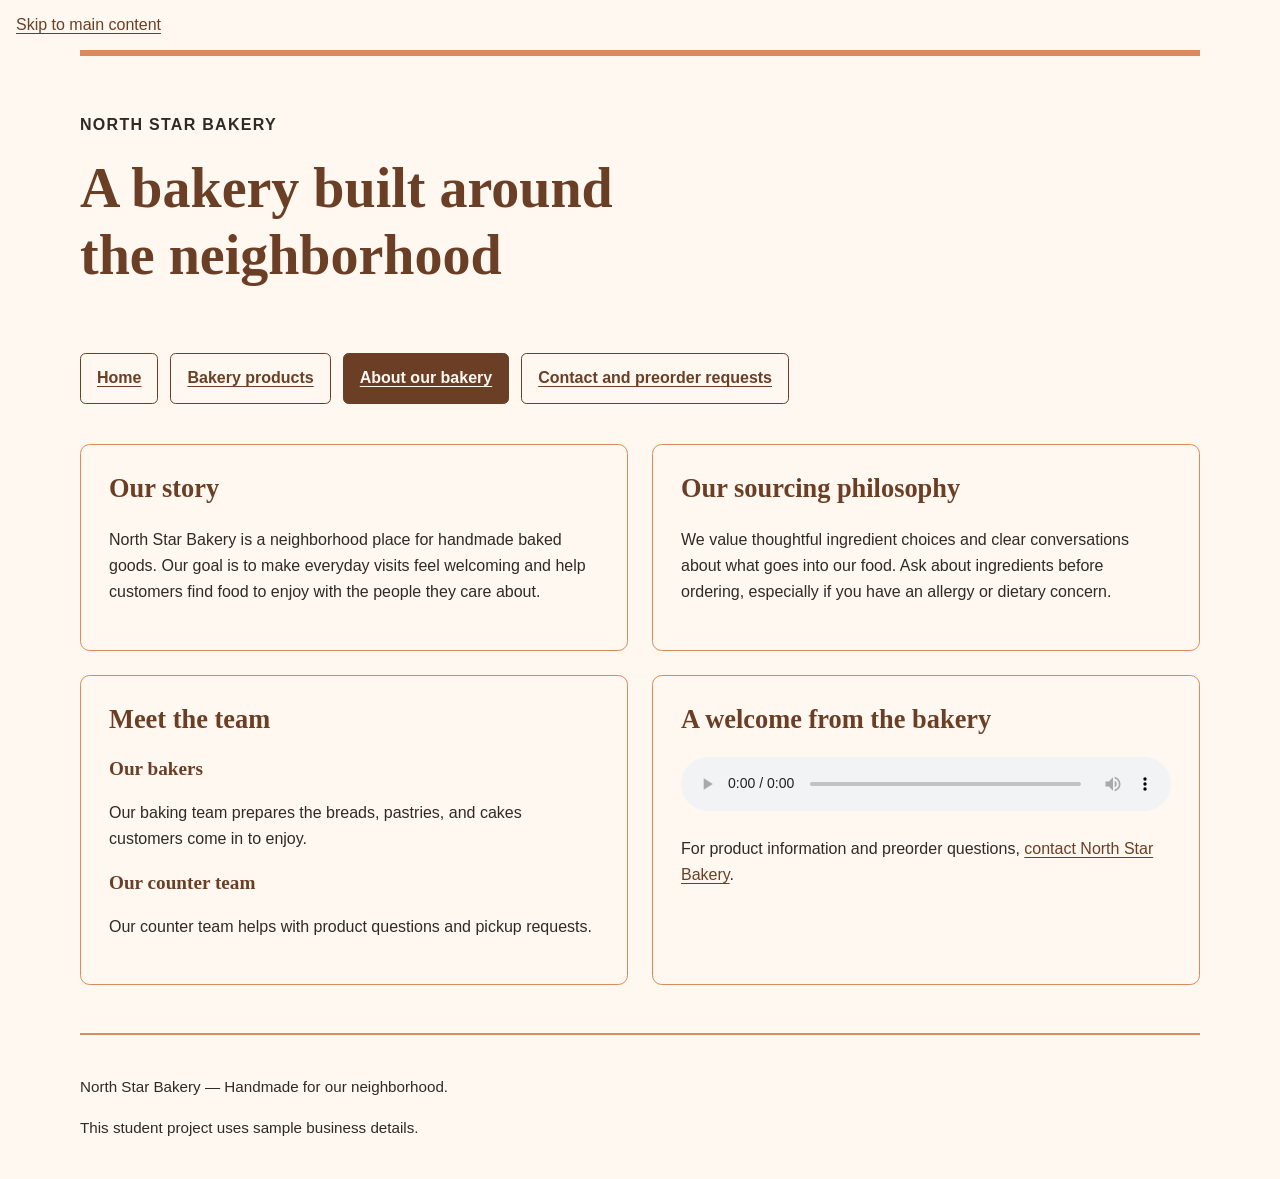
==== about.html @ fcb463dc "Add files via upload" ====
<!DOCTYPE html>
<html lang="en">
<head>
  <meta charset="UTF-8">
  <meta name="viewport" content="width=device-width, initial-scale=1.0">
  <title>About | North Star Bakery</title>
  <link rel="stylesheet" href="styles.css">
  <script src="script.js" defer></script>
</head>
<body>
  <a class="skip-link" href="#main-content">Skip to main content</a>
  <header>
    <p>North Star Bakery</p>
    <h1>A bakery built around the neighborhood</h1>
  </header>
  <nav aria-label="Main navigation">
    <ul>
      <li><a href="index.html">Home</a></li>
      <li><a href="products.html">Bakery products</a></li>
      <li><a href="about.html" aria-current="page">About our bakery</a></li>
      <li><a href="contact.html">Contact and preorder requests</a></li>
    </ul>
  </nav>
  <main id="main-content">
    <section>
      <h2>Our story</h2>
      <p>North Star Bakery is a neighborhood place for handmade baked goods.
        Our goal is to make everyday visits feel welcoming and help customers
        find food to enjoy with the people they care about.</p>
    </section>
    <section>
      <h2>Our sourcing philosophy</h2>
      <p>We value thoughtful ingredient choices and clear conversations about
        what goes into our food. Ask about ingredients before ordering,
        especially if you have an allergy or dietary concern.</p>
    </section>
    <section>
      <h2>Meet the team</h2>
      <h3>Our bakers</h3>
      <p>Our baking team prepares the breads, pastries, and cakes customers
        come in to enjoy.</p>
      <h3>Our counter team</h3>
      <p>Our counter team helps with product questions and pickup requests.</p>
    </section>
    <section>
      <h2>A welcome from the bakery</h2>
      <audio controls preload="metadata">
        <source src="media/bakery-welcome.mp3" type="audio/mpeg">
        Your browser does not support audio playback.
        <a href="media/bakery-welcome.mp3">Download the bakery welcome audio</a>.
      </audio>
      <p>For product information and preorder questions,
        <a href="contact.html">contact North Star Bakery</a>.</p>
    </section>
  </main>
  <footer>
    <p>North Star Bakery — Handmade for our neighborhood.</p>
    <p>This student project uses sample business details.</p>
  </footer>
</body>
</html>
---- styles.css ----
/* Mobile first: one shared stylesheet for the four bakery pages. */
:root {
  --cream: #fff8f0;
  --brown: #6b3e26;
  --peach: #d88c5a;
  --charcoal: #2f2a26;
}
* { box-sizing: border-box; }
body {
  margin: 0;
  background: var(--cream);
  color: var(--charcoal);
  font-family: Arial, sans-serif;
  font-size: 1rem;
  line-height: 1.65;
}
a { color: var(--brown); text-underline-offset: .2em; }
a:hover { text-decoration-thickness: .18em; }
a:focus-visible, input:focus-visible, select:focus-visible,
textarea:focus-visible, button:focus-visible {
  outline: 3px solid var(--brown);
  outline-offset: 4px;
}
.skip-link { display: inline-block; margin: .75rem 1rem; }
header, nav, main, footer {
  width: min(100% - 2rem, 70rem);
  margin-inline: auto;
}
header { padding-block: 1.5rem; border-top: 6px solid var(--peach); }
header p { font-weight: bold; letter-spacing: .08em; text-transform: uppercase; }
h1, h2, h3 { font-family: Georgia, serif; line-height: 1.2; color: var(--brown); }
h1 { font-size: 2.25rem; max-width: 22ch; margin: .5rem 0; }
h2 { font-size: 1.65rem; margin-top: 0; }
h3 { font-size: 1.2rem; }
p { max-width: 65ch; }
nav ul { display: flex; flex-direction: column; gap: .5rem; padding: 0; list-style: none; }
nav a {
  display: block;
  padding: .7rem 1rem;
  border: 1px solid var(--brown);
  border-radius: .35rem;
  font-weight: bold;
}
nav a[aria-current="page"] { color: var(--cream); background: var(--brown); }
main { display: flex; flex-direction: column; gap: 1.25rem; padding-block: 1.5rem 3rem; }
main > p { margin: 0; }
section { padding: 1.25rem; border: 1px solid var(--peach); border-radius: .6rem; min-width: 0; }
img { display: block; max-width: 100%; height: auto; border-radius: .4rem; }
picture { display: block; }
figure { margin: 1.5rem 0 0; }
figcaption { font-size: .95rem; margin-top: .6rem; }
audio, video { width: 100%; max-width: 36rem; }
form { max-width: 38rem; }
fieldset { min-width: 0; margin: 1rem 0; padding: 1rem; border: 1px solid var(--brown); }
legend, label { font-weight: bold; }
label { display: block; margin-bottom: .35rem; }
input, select, textarea, button { font: inherit; }
input, select, textarea {
  display: block; width: 100%; padding: .75rem;
  border: 1px solid var(--brown); border-radius: .25rem;
  background: var(--cream); color: var(--charcoal);
}
textarea { resize: vertical; }
button { background: var(--brown); color: var(--cream); border: 0; border-radius: .35rem; padding: .85rem 1.25rem; cursor: pointer; }
footer { border-top: 2px solid var(--peach); padding-block: 1.5rem; font-size: .95rem; }
/* Wider screens: wrap the menu and arrange content sections side by side. */
@media (min-width: 48rem) {
  header { padding-block: 2.5rem; }
  h1 { font-size: 3.5rem; }
  nav ul { flex-direction: row; flex-wrap: wrap; gap: .75rem; }
  main { flex-direction: row; flex-wrap: wrap; gap: 1.5rem; }
  main > p, main > img { flex-basis: 100%; }
  main > section { flex: 1 1 calc(50% - 1.5rem); }
  section { padding: 1.75rem; }
  .contact-page main > section:first-of-type { flex: 1 1 30%; }
  .contact-page main > section:last-of-type { flex: 2 1 60%; }
}

#favorite-products { display:flex; flex-wrap:wrap; gap:.75rem; list-style:none; padding:0; }
.field-error { display:block; color:var(--brown); font-weight:bold; margin-top:.35rem; }
[aria-invalid="true"] { border:2px solid var(--brown); }
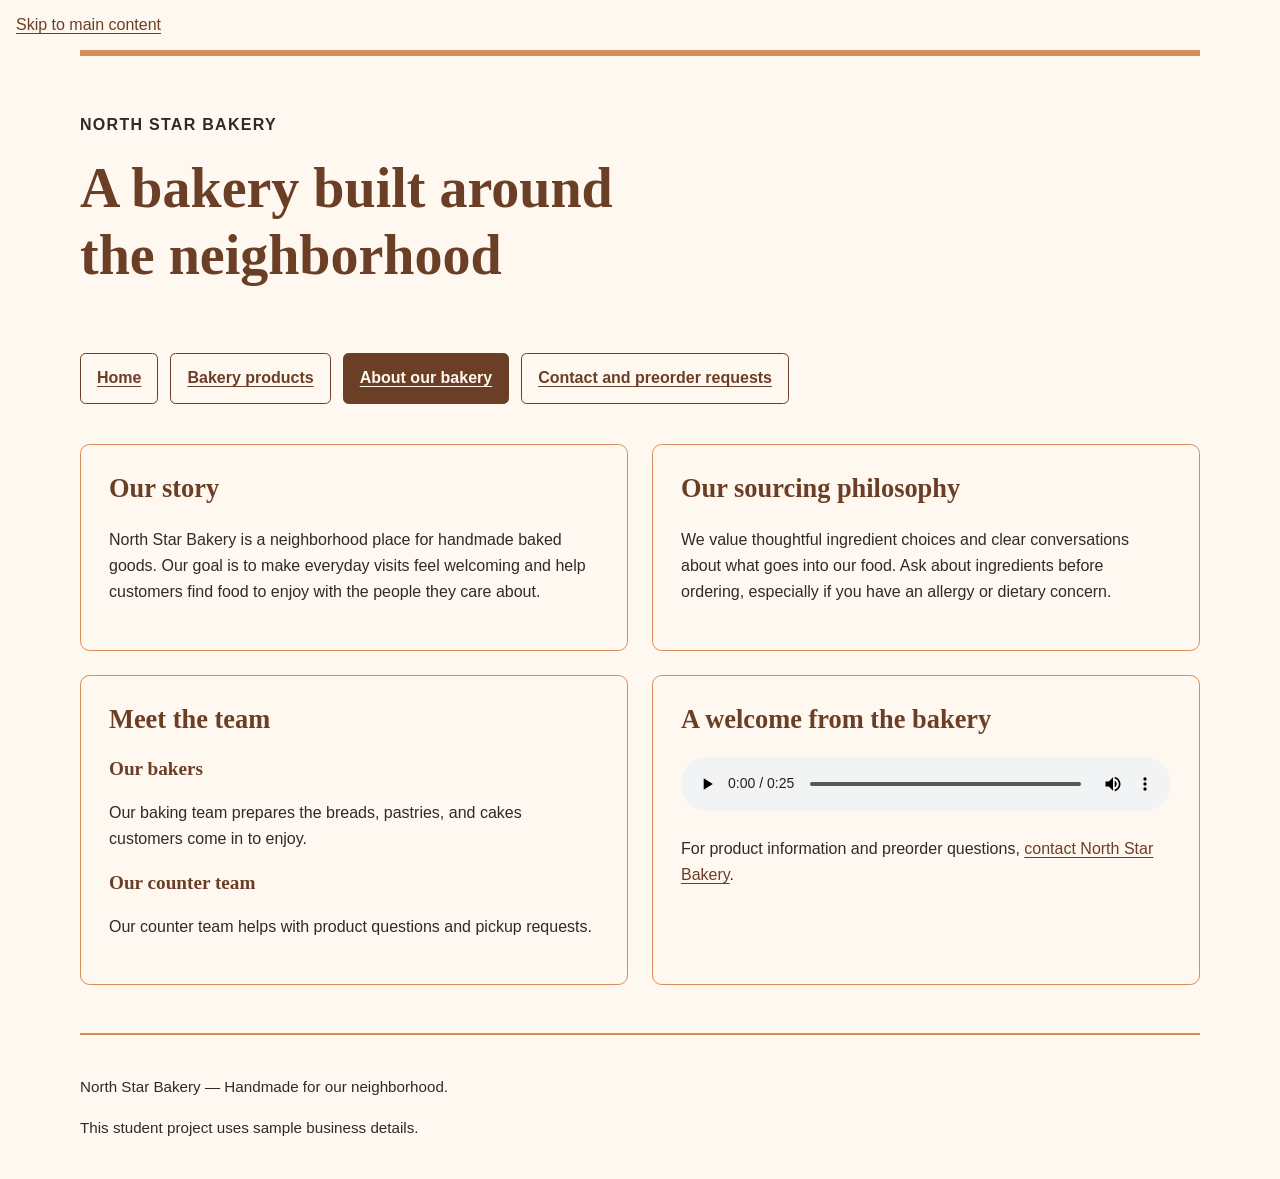
==== commit a745745c: "Add files via upload" ====
--- a/about.html
+++ b/about.html
@@ -45,9 +45,9 @@
     <section>
       <h2>A welcome from the bakery</h2>
       <audio controls preload="metadata">
-        <source src="media/bakery-welcome.mp3" type="audio/mpeg">
+        <source src="bakery-welcome_c.mp3" type="audio/mpeg">
         Your browser does not support audio playback.
-        <a href="media/bakery-welcome.mp3">Download the bakery welcome audio</a>.
+        <a href="bakery-welcome_c.mp3">Download the bakery welcome audio</a>.
       </audio>
       <p>For product information and preorder questions,
         <a href="contact.html">contact North Star Bakery</a>.</p>
